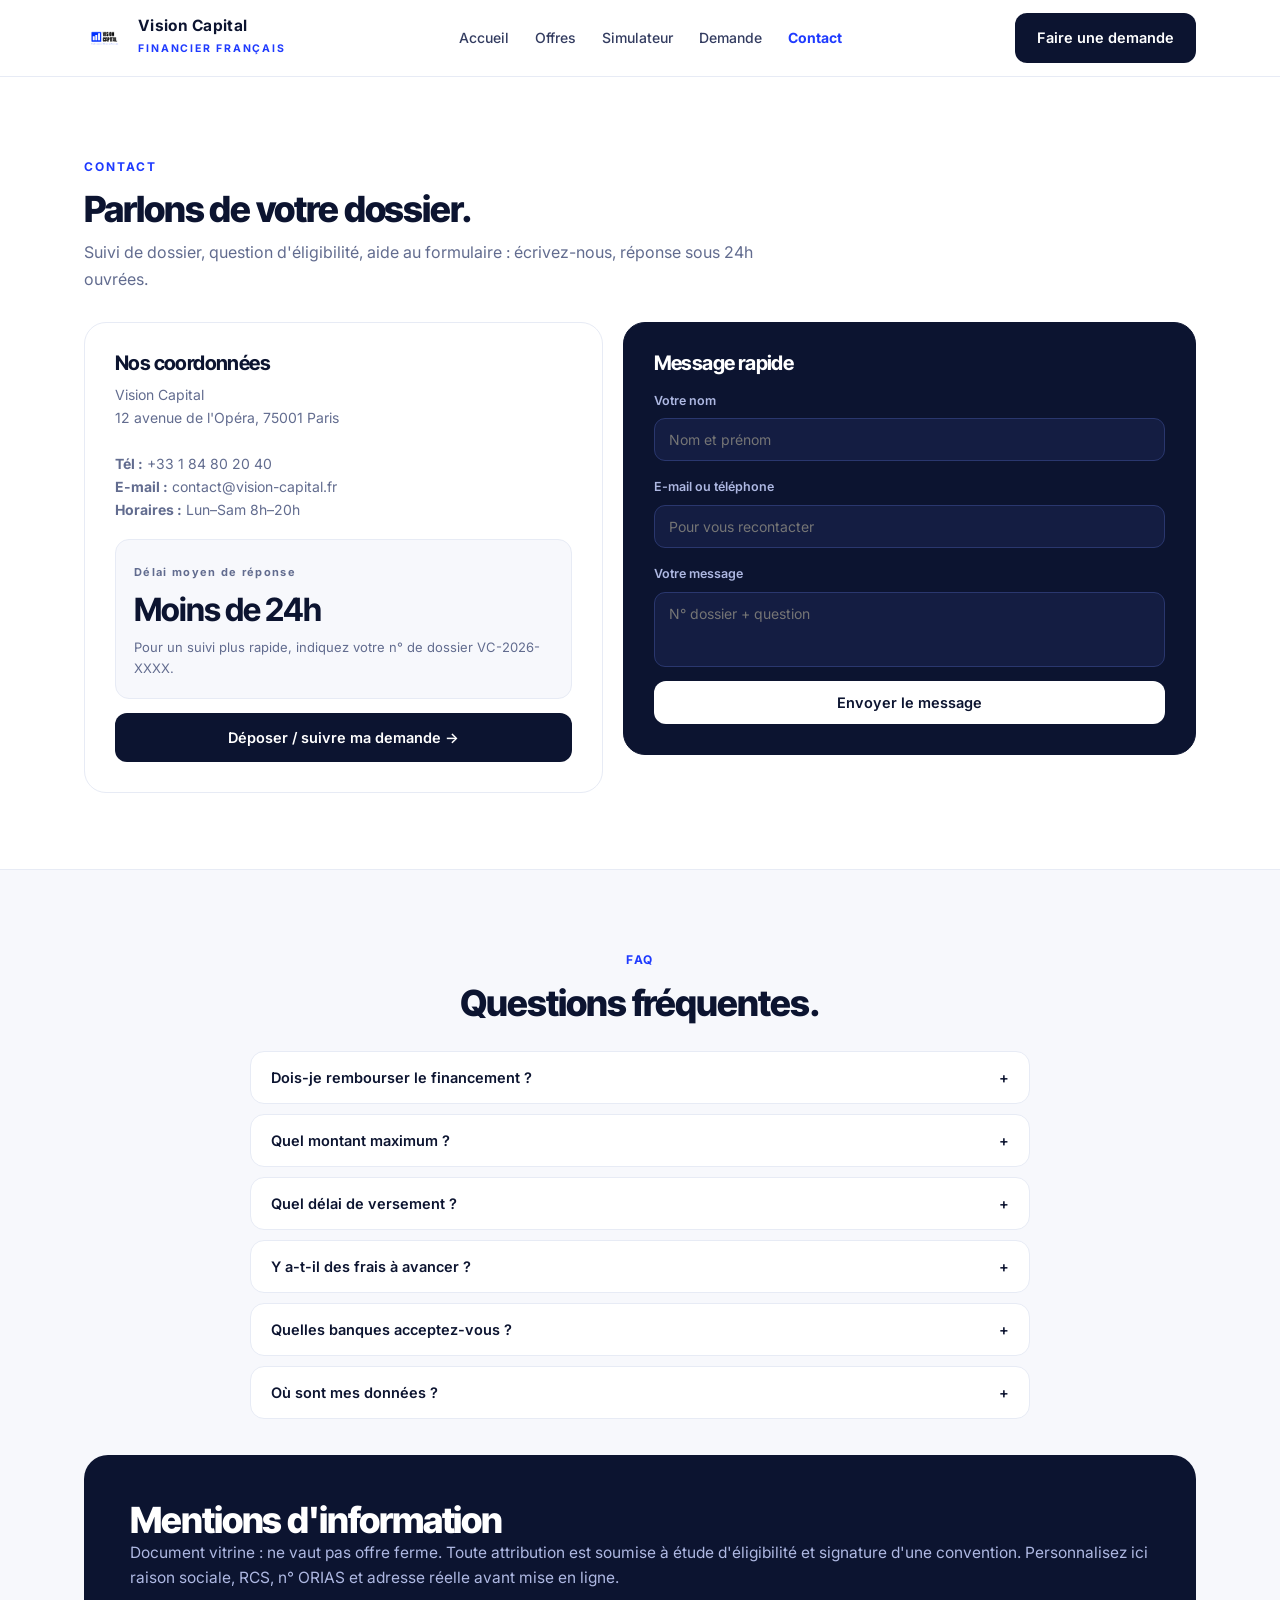
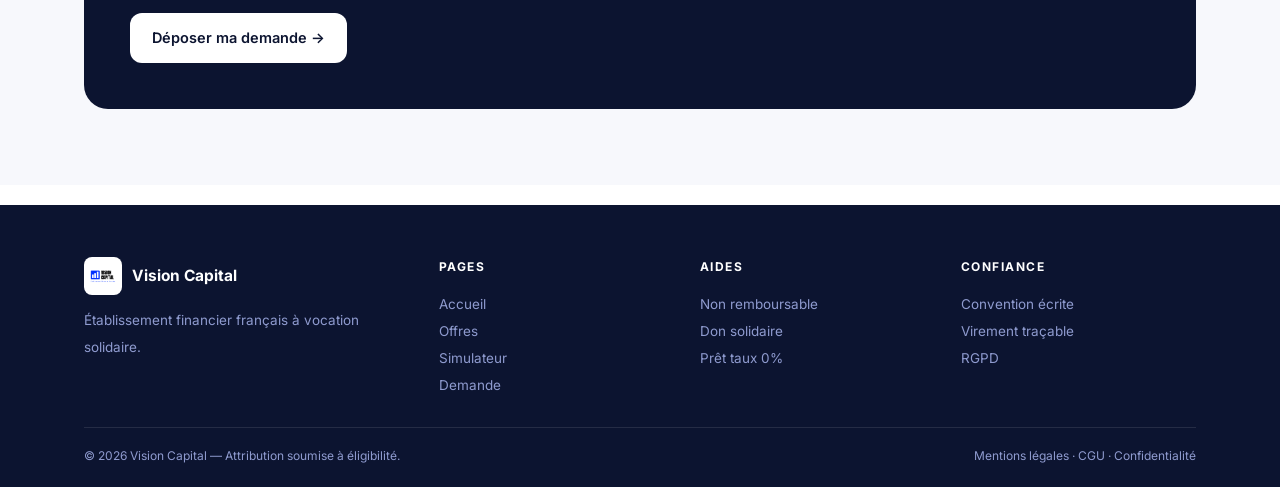
==== contact.html @ 3928e3c0 "Site Vision Capital : 5 pages, offres epurees, responsive mobile" ====
<!DOCTYPE html>
<html lang="fr">
<head>
<meta charset="UTF-8">
<meta name="viewport" content="width=device-width, initial-scale=1.0">
<title>Vision Capital — Contact, FAQ & Mentions</title>
<link rel="icon" href="logo.png">
<link rel="preconnect" href="https://fonts.googleapis.com">
<link href="https://fonts.googleapis.com/css2?family=Inter:wght@400;500;600;700&family=Inter+Tight:wght@600;700;800&display=swap" rel="stylesheet">
<link rel="stylesheet" href="styles.css">
</head>
<body>
<header><div class="nav">
<a class="brand" href="index.html"><img src="logo.png" alt="Vision Capital"><div><b>Vision Capital</b><span>Financier Français</span></div></a>
<nav class="links" id="links">
<a href="index.html">Accueil</a><a href="offres.html">Offres</a><a href="simulateur.html">Simulateur</a><a href="demande.html">Demande</a><a href="contact.html">Contact</a>
</nav>
<div style="display:flex;gap:10px;align-items:center">
<a href="demande.html" class="btn btn-primary">Faire une demande</a>
<button class="burger" onclick="toggleMenu()">☰</button>
</div>
</div></header>

<section><div class="container">
<span class="eyebrow">Contact</span>
<h2>Parlons de votre dossier.</h2>
<p class="sub">Suivi de dossier, question d'éligibilité, aide au formulaire : écrivez-nous, réponse sous 24h ouvrées.</p>
<div class="split">
<div class="panel">
<h3 style="font-size:20px">Nos coordonnées</h3>
<p style="color:var(--muted);font-size:14px;margin-top:8px">Vision Capital<br>12 avenue de l'Opéra, 75001 Paris<br><br><strong>Tél :</strong> +33 1 84 80 20 40<br><strong>E-mail :</strong> contact@vision-capital.fr<br><strong>Horaires :</strong> Lun–Sam 8h–20h</p>
<div class="result"><small>Délai moyen de réponse</small><b>Moins de 24h</b><p>Pour un suivi plus rapide, indiquez votre n° de dossier VC-2026-XXXX.</p></div>
<a href="demande.html" class="btn btn-primary" style="width:100%;margin-top:14px">Déposer / suivre ma demande →</a>
</div>
<div class="panel dark">
<h3 style="font-size:20px">Message rapide</h3>
<form onsubmit="event.preventDefault();toast('Message envoyé, réponse sous 24h');this.reset();">
<label>Votre nom</label><input required placeholder="Nom et prénom">
<label>E-mail ou téléphone</label><input required placeholder="Pour vous recontacter">
<label>Votre message</label><input required placeholder="N° dossier + question" style="padding-bottom:44px">
<button class="btn btn-light" style="width:100%;margin-top:14px" type="submit">Envoyer le message</button>
</form>
</div>
</div>
</div></section>

<section id="faq" style="background:var(--bg);border-top:1px solid var(--line)"><div class="container">
<div style="text-align:center"><span class="eyebrow">FAQ</span><h2>Questions fréquentes.</h2></div>
<div class="faq">
<div class="fi"><button class="fq" onclick="this.parentElement.classList.toggle('open')">Dois-je rembourser le financement ? <span>+</span></button><div class="fa">Non. Subvention à fonds perdus : aucun remboursement exigé après validation et signature de la convention.</div></div>
<div class="fi"><button class="fq" onclick="this.parentElement.classList.toggle('open')">Quel montant maximum ? <span>+</span></button><div class="fa">Jusqu'à 200 000 € (ou équivalent XPF / CHF). Selon situation et enveloppe disponible.</div></div>
<div class="fi"><button class="fq" onclick="this.parentElement.classList.toggle('open')">Quel délai de versement ? <span>+</span></button><div class="fa">Virement direct sous 24h à 48h après validation, sur l'IBAN / RIB indiqué.</div></div>
<div class="fi"><button class="fq" onclick="this.parentElement.classList.toggle('open')">Y a-t-il des frais à avancer ? <span>+</span></button><div class="fa">Non. L'étude est gratuite et aucun versement anticipé n'est demandé.</div></div>
<div class="fi"><button class="fq" onclick="this.parentElement.classList.toggle('open')">Quelles banques acceptez-vous ? <span>+</span></button><div class="fa">Toutes banques SEPA + DOM-TOM, Pacifique (XPF) et Suisse (CHF).</div></div>
<div class="fi"><button class="fq" onclick="this.parentElement.classList.toggle('open')">Où sont mes données ? <span>+</span></button><div class="fa">Hébergées en UE, usage limité à l'étude d'éligibilité, suppression sur simple demande (RGPD).</div></div>
</div>
<div class="cta"><div><h2>Mentions d'information</h2><p>Document vitrine : ne vaut pas offre ferme. Toute attribution est soumise à étude d'éligibilité et signature d'une convention. Personnalisez ici raison sociale, RCS, n° ORIAS et adresse réelle avant mise en ligne.</p></div><a href="demande.html" class="btn btn-light">Déposer ma demande →</a></div>
</div></section>

<footer><div class="container">
<div class="fg">
<div><div style="display:flex;gap:10px;align-items:center;margin-bottom:12px"><img src="logo.png" style="height:38px;border-radius:8px;background:#fff"><b style="color:#fff">Vision Capital</b></div><p>Établissement financier français à vocation solidaire.</p></div>
<div><h5>PAGES</h5><p><a href="index.html">Accueil</a><br><a href="offres.html">Offres</a><br><a href="simulateur.html">Simulateur</a><br><a href="demande.html">Demande</a></p></div>
<div><h5>AIDES</h5><p><a href="offres.html">Non remboursable</a><br><a href="offres.html">Don solidaire</a><br><a href="offres.html">Prêt taux 0%</a></p></div>
<div><h5>CONFIANCE</h5><p>Convention écrite<br>Virement traçable<br>RGPD</p></div>
</div>
<div class="fb"><span>© 2026 Vision Capital — Attribution soumise à éligibilité.</span><span>Mentions légales · CGU · Confidentialité</span></div>
</div></footer>
<div class="mobile-cta"><a href="simulateur.html" class="btn btn-ghost">Simuler</a><a href="demande.html" class="btn btn-blue">Vérifier mon éligibilité</a></div>
<div class="toast" id="toast"></div>
<script src="app.js"></script>
</body>
</html>
---- styles.css ----
:root{
  --blue:#1e3aff; --blue-dark:#1226c4; --ink:#0c1430; --muted:#626c8f;
  --line:#e7ebf5; --bg:#f7f8fc; --card:#fff; --radius:20px;
  --shadow:0 20px 60px rgba(12,20,48,.08);
}
*{margin:0;padding:0;box-sizing:border-box}
body{font-family:'Inter',system-ui,sans-serif;color:var(--ink);background:#fff;line-height:1.65;-webkit-font-smoothing:antialiased;font-size:15.5px}
h1,h2,h3{font-family:'Inter Tight','Inter',sans-serif;letter-spacing:-.03em;line-height:1.08}
a{text-decoration:none;color:inherit}
.container{max-width:1160px;margin:0 auto;padding:0 24px}
svg{display:block}
/* topbar */
.topbar{background:#0c1430;color:#aeb8e2;font-size:12.5px;padding:9px 0;letter-spacing:.1px}
.topbar .container{display:flex;justify-content:space-between;gap:12px;flex-wrap:wrap;align-items:center}
.topbar strong{color:#fff;font-weight:600}
.pulse{width:7px;height:7px;border-radius:50%;background:#2ee57f;display:inline-block;margin-right:8px;box-shadow:0 0 0 4px rgba(46,229,127,.18)}
/* header */
header{position:sticky;top:0;z-index:50;background:rgba(255,255,255,.88);backdrop-filter:blur(16px);border-bottom:1px solid var(--line)}
.nav{max-width:1160px;margin:0 auto;padding:13px 24px;display:flex;align-items:center;justify-content:space-between;gap:16px}
.brand{display:flex;align-items:center;gap:12px}
.brand img{height:42px;width:auto}
.brand b{font-size:15.5px;display:block;line-height:1.1;letter-spacing:.02em}
.brand span{font-size:10.5px;letter-spacing:.18em;text-transform:uppercase;color:var(--blue);font-weight:700}
.links{display:flex;gap:26px;font-size:14px;font-weight:500;color:#333c60}
.links a:hover{color:var(--blue)}
.btn{display:inline-flex;align-items:center;justify-content:center;gap:8px;border:0;cursor:pointer;font-weight:600;border-radius:12px;padding:13px 22px;font-size:14.5px;transition:.2s;font-family:inherit}
.btn-primary{background:var(--ink);color:#fff}
.btn-primary:hover{background:var(--blue);transform:translateY(-1px)}
.btn-blue{background:var(--blue);color:#fff}
.btn-blue:hover{background:var(--blue-dark)}
.btn-ghost{background:#fff;border:1px solid var(--line);color:var(--ink)}
.btn-ghost:hover{border-color:var(--ink)}
.btn-light{background:#fff;color:var(--ink)}
.burger{display:none;background:none;border:0;font-size:24px;cursor:pointer}
/* hero */
.hero{padding:72px 0 54px;background:linear-gradient(180deg,#f7f8fc 0%,#fff 90%)}
.hero-grid{display:grid;grid-template-columns:1.08fr .92fr;gap:56px;align-items:center}
.pill{display:inline-flex;align-items:center;gap:8px;background:#fff;border:1px solid var(--line);border-radius:100px;padding:7px 14px;font-size:12.5px;font-weight:600;color:#3a4370}
.pill svg{width:14px;height:14px}
h1{font-size:54px;margin:20px 0 16px;font-weight:800}
h1 span{color:var(--blue)}
.lead{color:var(--muted);font-size:17px;max-width:520px}
.hero-cta{display:flex;gap:12px;margin:26px 0 22px;flex-wrap:wrap}
.proof{display:flex;gap:22px;flex-wrap:wrap}
.proof div{display:flex;align-items:center;gap:9px;font-size:13.5px;font-weight:500;color:#3a4370}
.tick{width:22px;height:22px;border-radius:50%;background:#e8f7ee;display:grid;place-items:center;flex:0 0 22px}
.banks{margin-top:26px;padding-top:20px;border-top:1px solid var(--line);display:flex;gap:22px;flex-wrap:wrap;font-size:12.5px;font-weight:600;color:#8a93b5;letter-spacing:.04em}
/* hero card */
.hcard{background:#0c1430;color:#fff;border-radius:24px;padding:30px;box-shadow:var(--shadow);position:relative;overflow:hidden}
.hcard::before{content:"";position:absolute;width:420px;height:420px;right:-140px;top:-140px;background:radial-gradient(circle,rgba(30,58,255,.5),transparent 65%)}
.hcard-top{display:flex;justify-content:space-between;align-items:center;position:relative}
.hcard-top small{letter-spacing:.14em;font-size:11px;color:#8f9bcf;font-weight:700}
.live{background:rgba(46,229,127,.14);color:#2ee57f;font-size:11.5px;font-weight:700;padding:5px 11px;border-radius:100px;border:1px solid rgba(46,229,127,.3)}
.hamount{font-size:52px;font-weight:800;letter-spacing:-.04em;margin:10px 0 4px;position:relative;font-family:'Inter Tight'}
.hcard ul{list-style:none;margin:16px 0 20px;position:relative}
.hcard li{display:flex;justify-content:space-between;padding:11px 0;border-top:1px solid rgba(255,255,255,.1);font-size:13.5px;color:#b9c1e4}
.hcard li strong{color:#fff;font-weight:600}
.hint{font-size:11.5px;color:#7d89b8;text-align:center;margin-top:12px;position:relative}
/* stats */
.stats{border-top:1px solid var(--line);border-bottom:1px solid var(--line);background:#fff}
.stats .container{display:grid;grid-template-columns:repeat(4,1fr);padding:0}
.stat{padding:26px 20px;text-align:center;border-left:1px solid var(--line)}
.stat:first-child{border:0}
.stat b{font-size:27px;font-family:'Inter Tight';letter-spacing:-.02em;display:block}
.stat span{font-size:13px;color:var(--muted)}
/* sections */
section{padding:76px 0}
.eyebrow{font-size:12px;font-weight:700;letter-spacing:.16em;text-transform:uppercase;color:var(--blue)}
h2{font-size:36px;margin:12px 0 10px;font-weight:800}
.sub{color:var(--muted);max-width:680px;font-size:16px}
/* cards */
.grid{display:grid;grid-template-columns:repeat(3,1fr);gap:18px;margin-top:34px}
.card{background:#fff;border:1px solid var(--line);border-radius:var(--radius);padding:28px;display:flex;flex-direction:column;transition:.25s}
.card:hover{transform:translateY(-3px);box-shadow:var(--shadow);border-color:#d3d9ef}
.card.hl{border:1.5px solid var(--ink);box-shadow:var(--shadow)}
.ic{width:46px;height:46px;border-radius:13px;background:#eef1ff;display:grid;place-items:center;margin-bottom:6px}
.ic svg{width:23px;height:23px;stroke:var(--blue)}
.tag{align-self:flex-start;font-size:11px;font-weight:700;letter-spacing:.08em;text-transform:uppercase;padding:5px 11px;border-radius:100px;margin-bottom:14px;background:#f1f3fb;color:#3a4370}
.tag.dark{background:#0c1430;color:#fff}
.tag.green{background:#e8f7ee;color:#0d7a3f}
.card h3{font-size:20px;margin-bottom:2px}
.card h4{font-size:13px;font-weight:600;color:var(--blue)}
.card p.d{font-size:14px;color:var(--muted);margin:12px 0 16px}
.chips{display:flex;gap:7px;flex-wrap:wrap;margin-bottom:6px}
.chips span{font-size:12px;font-weight:600;background:var(--bg);border:1px solid var(--line);padding:6px 11px;border-radius:100px;color:#3a4370}
.proc{display:none;margin-top:14px;background:var(--bg);border:1px solid var(--line);border-radius:14px;padding:8px 16px 12px}
.proc.open{display:block;animation:fade .25s}
@keyframes fade{from{opacity:0;transform:translateY(-4px)}to{opacity:1}}
.st{display:flex;gap:12px;padding:11px 0;border-bottom:1px solid var(--line)}
.st:last-child{border:0}
.st i{width:26px;height:26px;flex:0 0 26px;border-radius:50%;background:#0c1430;color:#fff;font-style:normal;font-size:12px;font-weight:700;display:grid;place-items:center;margin-top:2px}
.st b{font-size:13.5px;display:block}
.st p{font-size:13px;color:var(--muted)}
.acts{margin-top:auto;padding-top:16px;display:flex;flex-direction:column;gap:10px}
.tbtn{background:none;border:0;color:var(--ink);font-weight:600;font-size:13.5px;cursor:pointer;text-align:left;display:flex;align-items:center;gap:6px;font-family:inherit}
.tbtn:hover{color:var(--blue)}
/* method */
.how{background:var(--bg);border-top:1px solid var(--line);border-bottom:1px solid var(--line)}
.steps4{display:grid;grid-template-columns:repeat(4,1fr);gap:16px;margin-top:30px}
.s{background:#fff;border:1px solid var(--line);border-radius:18px;padding:24px}
.s span{font-size:11px;font-weight:700;letter-spacing:.14em;color:var(--blue)}
.s h3{font-size:16.5px;margin:8px 0 6px}
.s p{font-size:13.5px;color:var(--muted)}
.s svg{width:26px;height:26px;stroke:var(--ink);margin-bottom:12px}
/* split */
.split{display:grid;grid-template-columns:.95fr 1.05fr;gap:20px;margin-top:30px;align-items:start}
.panel{background:#fff;border:1px solid var(--line);border-radius:22px;padding:30px}
.panel.dark{background:#0c1430;color:#fff;border-color:#0c1430}
label{font-size:12.5px;font-weight:600;display:block;margin:16px 0 7px;color:#3a4370}
.dark label{color:#aeb8e2}
input,select{width:100%;padding:12px 14px;border:1px solid var(--line);border-radius:11px;font-size:14px;font-family:inherit;background:#fbfcff;color:var(--ink)}
input:focus,select:focus{outline:0;border-color:var(--blue);box-shadow:0 0 0 3px rgba(30,58,255,.12);background:#fff}
.dark input,.dark select{background:#141d42;border-color:#2a376e;color:#fff}
.row2{display:grid;grid-template-columns:1fr 1fr;gap:12px}
input[type=range]{padding:0;border:0;background:none;accent-color:var(--blue)}
.result{background:var(--bg);border:1px solid var(--line);border-radius:14px;padding:18px;margin-top:18px}
.result small{font-size:11px;font-weight:700;letter-spacing:.12em;color:var(--muted)}
.result b{font-size:32px;font-family:'Inter Tight';letter-spacing:-.03em;display:block}
.result p{font-size:13px;color:var(--muted)}
/* avis */
.testis{display:grid;grid-template-columns:repeat(3,1fr);gap:16px;margin-top:30px}
.tcard{background:#fff;border:1px solid var(--line);border-radius:18px;padding:24px}
.tcard .stars{color:#0c1430;letter-spacing:3px;font-size:13px}
.tcard p{font-size:14px;margin:12px 0;color:#333c60}
.who{display:flex;gap:11px;align-items:center;margin-top:14px}
.av{width:38px;height:38px;border-radius:50%;background:#0c1430;color:#fff;display:grid;place-items:center;font-weight:700;font-size:13px}
.who small{color:var(--muted);display:block;font-size:12.5px}
/* faq */
.faq{max-width:780px;margin:28px auto 0}
.fi{border:1px solid var(--line);border-radius:14px;margin-bottom:10px;background:#fff}
.fq{width:100%;text-align:left;background:none;border:0;padding:17px 20px;font-weight:600;font-size:14.5px;cursor:pointer;display:flex;justify-content:space-between;align-items:center;font-family:inherit;color:var(--ink)}
.fa{display:none;padding:0 20px 18px;color:var(--muted);font-size:14px}
.fi.open .fa{display:block}
/* cta */
.cta{background:#0c1430;color:#fff;border-radius:24px;padding:46px;display:flex;justify-content:space-between;align-items:center;gap:22px;flex-wrap:wrap;margin-top:36px}
.cta h2{color:#fff;margin:0}
.cta p{color:#aeb8e2}
/* footer */
footer{background:#0c1430;color:#8f9bcf;padding:52px 0 22px;margin-top:20px}
.fg{display:grid;grid-template-columns:1.4fr 1fr 1fr 1fr;gap:26px}
footer h5{color:#fff;font-size:12px;letter-spacing:.12em;margin-bottom:14px}
footer p,footer a{font-size:13.5px;line-height:2}
footer a:hover{color:#fff}
.fb{border-top:1px solid rgba(255,255,255,.1);margin-top:28px;padding-top:18px;display:flex;justify-content:space-between;gap:10px;flex-wrap:wrap;font-size:12px}
.ok{display:none;text-align:center;padding:20px}
.ok.show{display:block}
.ref{background:rgba(46,229,127,.1);border:1px dashed #2ee57f;color:#2ee57f;padding:14px;border-radius:12px;font-weight:700;margin:16px 0}
.toast{position:fixed;bottom:24px;left:50%;transform:translateX(-50%) translateY(80px);background:#0c1430;color:#fff;padding:12px 22px;border-radius:100px;font-size:13.5px;font-weight:600;opacity:0;transition:.3s;z-index:99;box-shadow:0 12px 30px rgba(0,0,0,.25)}
.toast.show{opacity:1;transform:translateX(-50%) translateY(0)}
/* ===== Motion type Framer-Motion (léger, CSS + IO) ===== */
@media (prefers-reduced-motion:no-preference){
  .hero > .container > div:first-child > *{opacity:0;transform:translateY(26px);animation:rise .8s cubic-bezier(.16,1,.3,1) forwards}
  .hero > .container > div:first-child > *:nth-child(1){animation-delay:.05s}
  .hero > .container > div:first-child > *:nth-child(2){animation-delay:.14s}
  .hero > .container > div:first-child > *:nth-child(3){animation-delay:.24s}
  .hero > .container > div:first-child > *:nth-child(4){animation-delay:.34s}
  .hero > .container > div:first-child > *:nth-child(5){animation-delay:.42s}
  .hero > .container > div:first-child > *:nth-child(6){animation-delay:.5s}
  .hcard{opacity:0;transform:translateY(30px) scale(.98);animation:rise .9s cubic-bezier(.16,1,.3,1) .3s forwards}
  @keyframes rise{to{opacity:1;transform:none}}
  @keyframes floaty{0%,100%{transform:translateY(0)}50%{transform:translateY(-8px)}}
  .reveal{opacity:0;transform:translateY(28px);transition:opacity .7s cubic-bezier(.16,1,.3,1),transform .7s cubic-bezier(.16,1,.3,1)}
  .reveal.in{opacity:1;transform:none}
  .reveal-d1{transition-delay:.08s}.reveal-d2{transition-delay:.16s}.reveal-d3{transition-delay:.24s}
  .card,.s,.tcard,.fi{transition:opacity .7s cubic-bezier(.16,1,.3,1),transform .7s cubic-bezier(.16,1,.3,1),box-shadow .25s,border-color .25s}
  .btn{transition:transform .15s,background .2s,box-shadow .2s}
  .btn:active{transform:scale(.97)}
  html{scroll-behavior:smooth}
}
.proc{overflow:hidden}
.proc.open{animation:fade .3s ease}
header.scrolled{box-shadow:0 8px 30px rgba(12,20,48,.08)}
/* ===== Mobile-first propre ===== */
.mobile-cta{display:none}
@media(max-width:980px){
.hero-grid,.split,.fg{grid-template-columns:1fr}
.grid,.testis,.steps4{grid-template-columns:1fr 1fr}
.links{display:none}.links.open{display:flex;position:absolute;top:68px;left:0;right:0;background:#fff;flex-direction:column;padding:12px 20px 20px;border-bottom:1px solid var(--line);z-index:60;gap:4px}
.links.open a{padding:13px 8px;font-size:16px;border-bottom:1px solid var(--line)}
.burger{display:block}h1{font-size:40px}.stats .container{grid-template-columns:1fr 1fr}.stat:nth-child(3){border:0}
.hero{padding:44px 0 34px}.hero-grid{gap:30px}
.hcard{padding:24px}.hamount{font-size:42px}
section{padding:60px 0}
.panel{padding:22px}
input,select{font-size:16px;padding:14px}
.btn{min-height:48px}
}
@media(max-width:620px){
.grid,.testis,.steps4,.row2{grid-template-columns:1fr}
body{font-size:15px}
.container{padding:0 18px}
.topbar{font-size:11.5px;text-align:center}.topbar .container{justify-content:center}
.nav{padding:11px 16px}.brand img{height:36px}.brand b{font-size:14px}
.nav .btn-primary{padding:11px 16px;font-size:13px}
h1{font-size:31px;line-height:1.1;margin:14px 0 12px}
.lead{font-size:15.5px}
.hero-cta .btn{flex:1 1 100%;padding:15px}
.proof{gap:10px}.proof div{font-size:12.5px}
.banks{gap:10px;font-size:11px}
.stats .container{grid-template-columns:1fr 1fr;padding:0}
.stat{padding:18px 10px}.stat b{font-size:22px}.stat span{font-size:12px}
h2{font-size:26px}
section{padding:48px 0}
.grid{margin-top:24px}.card{padding:22px}
.steps4{gap:10px}.s{padding:18px}
.split{margin-top:22px}
.cta{padding:26px;text-align:center;justify-content:center}
.fg{gap:18px}
footer{padding-bottom:96px}
/* Barre CTA mobile sticky = UX ultra simple */
.mobile-cta{display:flex;position:fixed;bottom:0;left:0;right:0;z-index:70;background:rgba(255,255,255,.96);backdrop-filter:blur(12px);border-top:1px solid var(--line);padding:10px 12px calc(10px + env(safe-area-inset-bottom));gap:10px}
.mobile-cta a{flex:1;min-height:52px;font-size:15px;border-radius:14px}
.toast{bottom:86px;width:max-content;max-width:92vw;text-align:center}
}
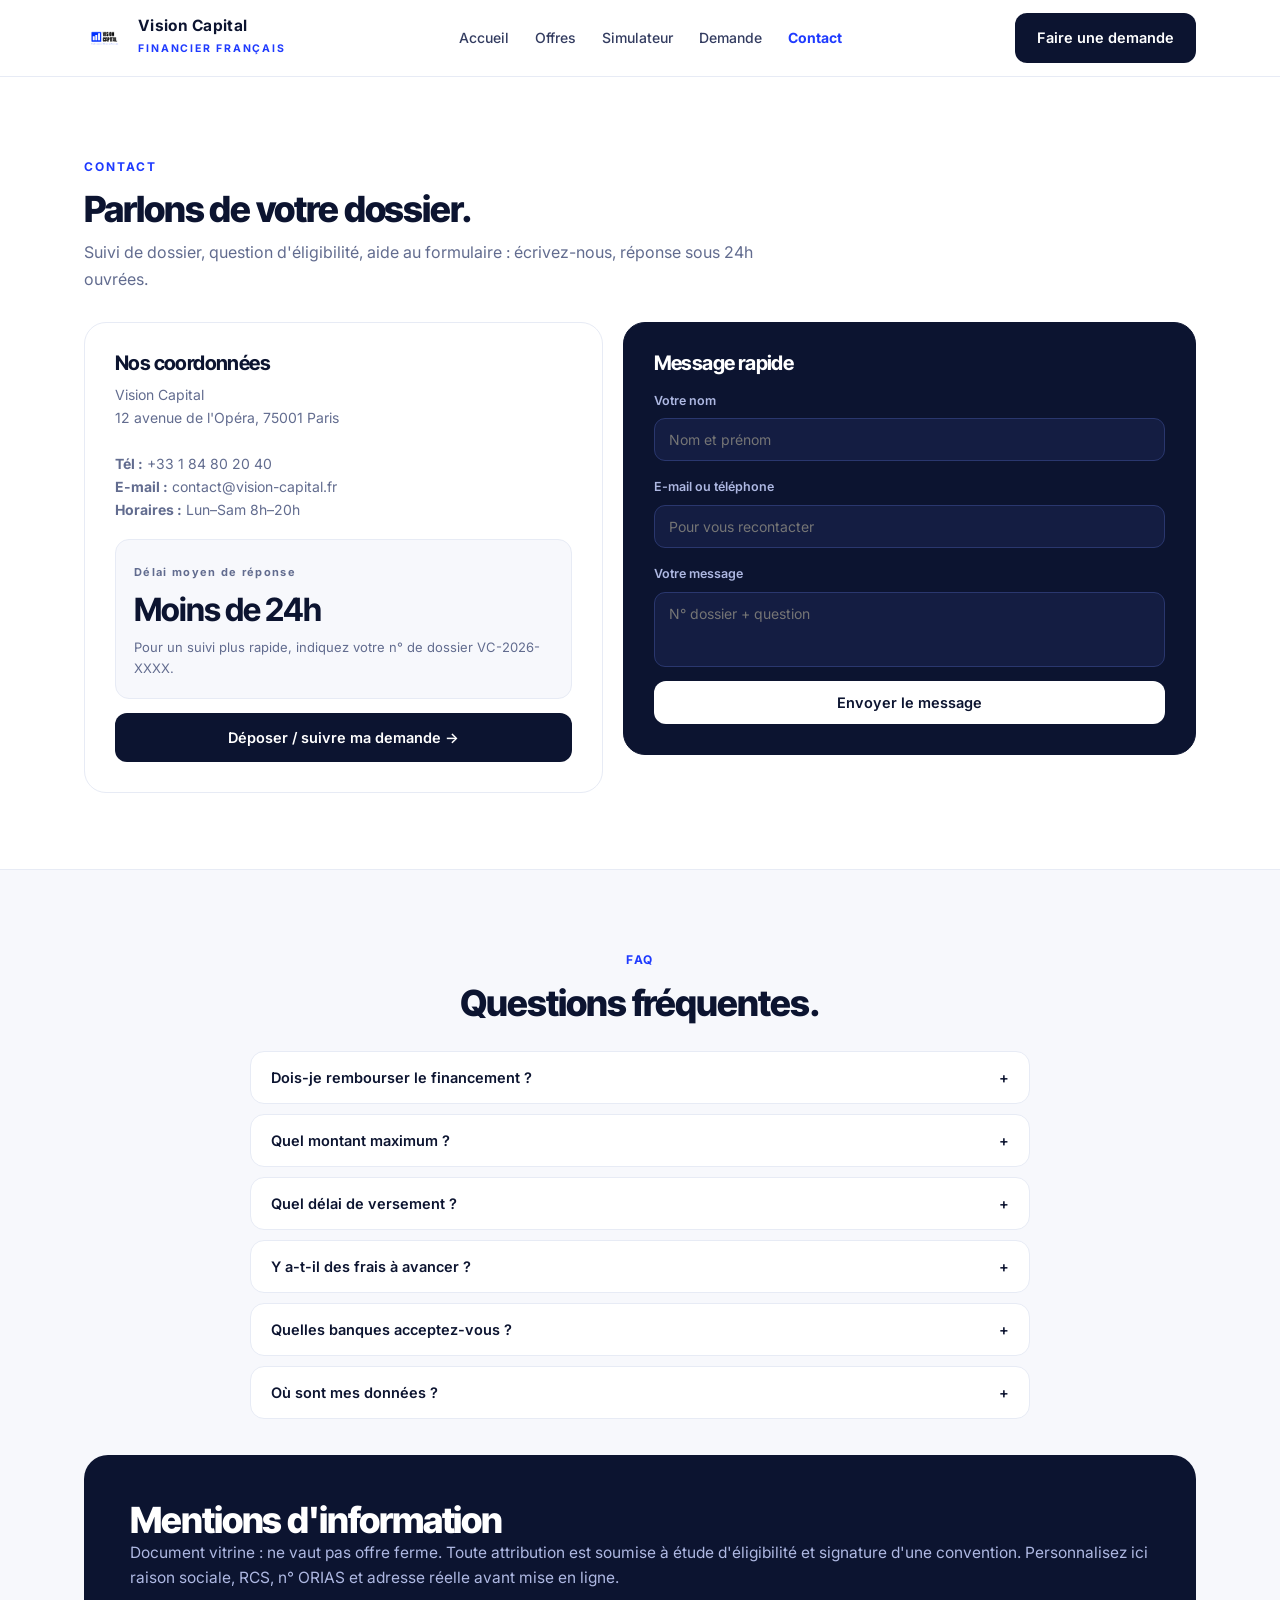
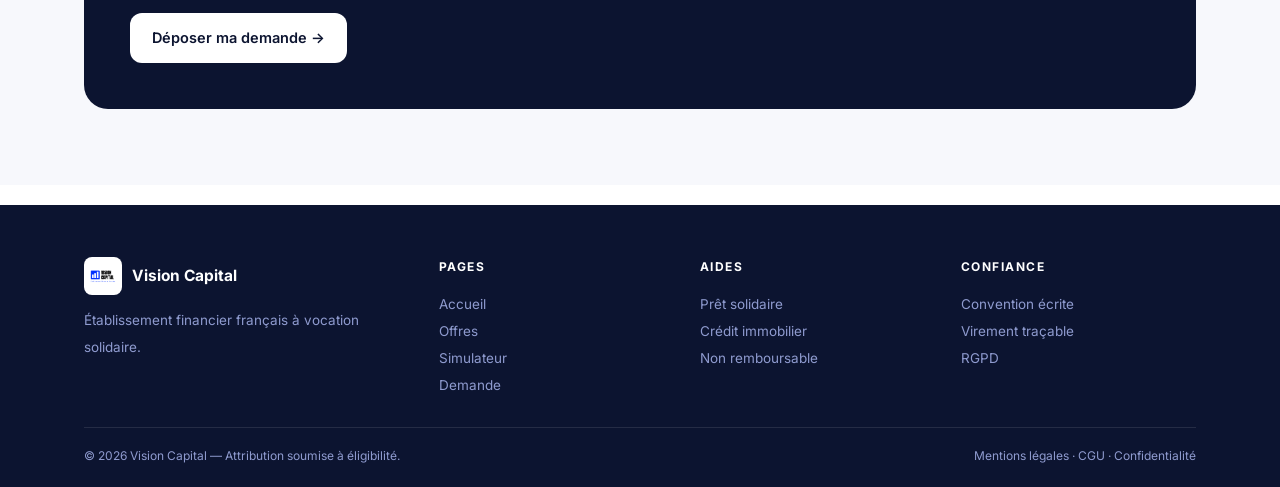
==== commit 575c20fb: "Restructure offres : pret, credit, investissements, immo, non remboursable" ====
--- a/contact.html
+++ b/contact.html
@@ -61,7 +61,7 @@
 <div class="fg">
 <div><div style="display:flex;gap:10px;align-items:center;margin-bottom:12px"><img src="logo.png" style="height:38px;border-radius:8px;background:#fff"><b style="color:#fff">Vision Capital</b></div><p>Établissement financier français à vocation solidaire.</p></div>
 <div><h5>PAGES</h5><p><a href="index.html">Accueil</a><br><a href="offres.html">Offres</a><br><a href="simulateur.html">Simulateur</a><br><a href="demande.html">Demande</a></p></div>
-<div><h5>AIDES</h5><p><a href="offres.html">Non remboursable</a><br><a href="offres.html">Don solidaire</a><br><a href="offres.html">Prêt taux 0%</a></p></div>
+<div><h5>AIDES</h5><p><a href="offres.html">Prêt solidaire</a><br><a href="offres.html">Crédit immobilier</a><br><a href="offres.html">Non remboursable</a></p></div>
 <div><h5>CONFIANCE</h5><p>Convention écrite<br>Virement traçable<br>RGPD</p></div>
 </div>
 <div class="fb"><span>© 2026 Vision Capital — Attribution soumise à éligibilité.</span><span>Mentions légales · CGU · Confidentialité</span></div>
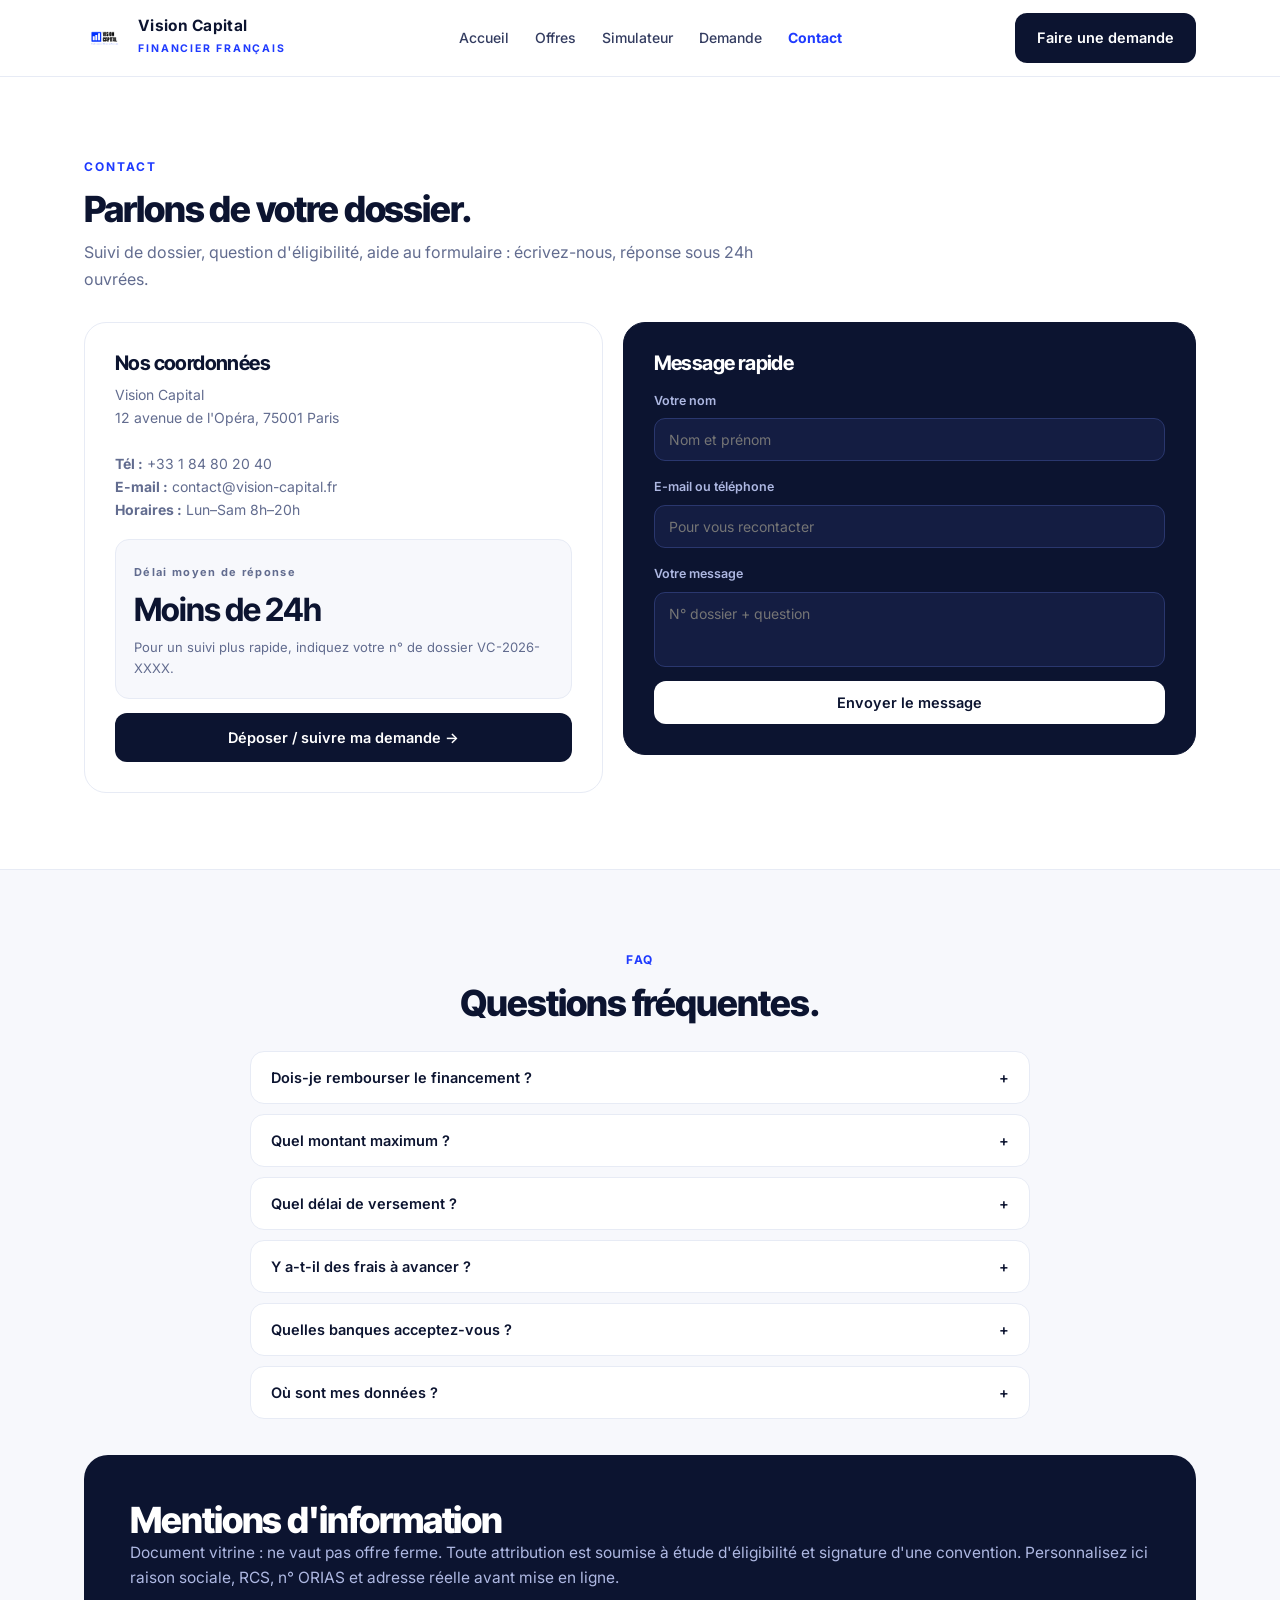
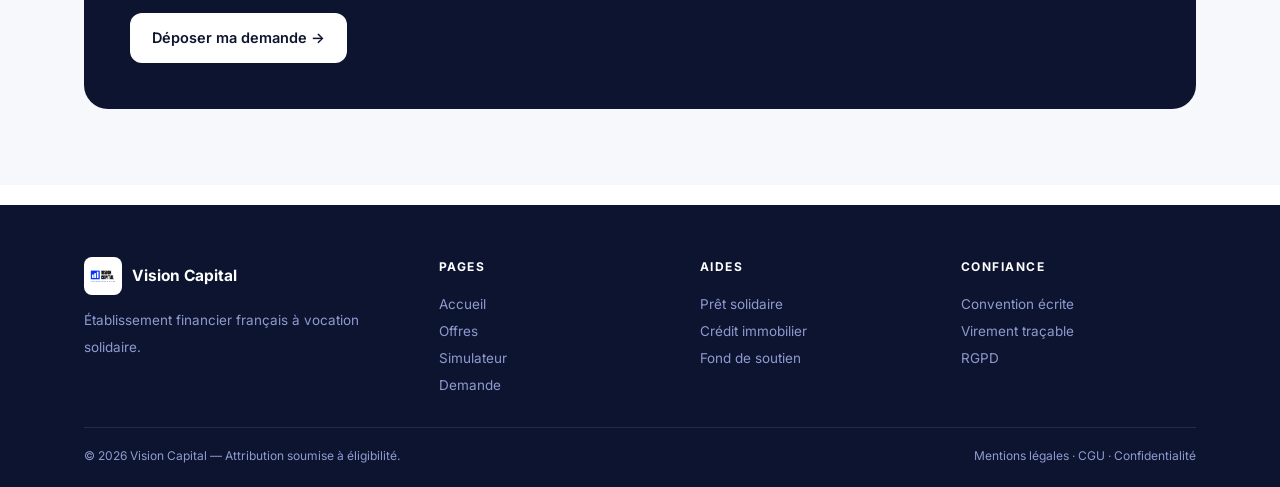
==== commit e490abcf: "Renomme non remboursable en Fond de soutien" ====
--- a/contact.html
+++ b/contact.html
@@ -47,7 +47,7 @@
 <section id="faq" style="background:var(--bg);border-top:1px solid var(--line)"><div class="container">
 <div style="text-align:center"><span class="eyebrow">FAQ</span><h2>Questions fréquentes.</h2></div>
 <div class="faq">
-<div class="fi"><button class="fq" onclick="this.parentElement.classList.toggle('open')">Dois-je rembourser le financement ? <span>+</span></button><div class="fa">Non. Subvention à fonds perdus : aucun remboursement exigé après validation et signature de la convention.</div></div>
+<div class="fi"><button class="fq" onclick="this.parentElement.classList.toggle('open')">Dois-je rembourser le financement ? <span>+</span></button><div class="fa">Non. Le fond de soutien n'exige aucun remboursement après validation et signature de la convention.</div></div>
 <div class="fi"><button class="fq" onclick="this.parentElement.classList.toggle('open')">Quel montant maximum ? <span>+</span></button><div class="fa">Jusqu'à 200 000 € (ou équivalent XPF / CHF). Selon situation et enveloppe disponible.</div></div>
 <div class="fi"><button class="fq" onclick="this.parentElement.classList.toggle('open')">Quel délai de versement ? <span>+</span></button><div class="fa">Virement direct sous 24h à 48h après validation, sur l'IBAN / RIB indiqué.</div></div>
 <div class="fi"><button class="fq" onclick="this.parentElement.classList.toggle('open')">Y a-t-il des frais à avancer ? <span>+</span></button><div class="fa">Non. L'étude est gratuite et aucun versement anticipé n'est demandé.</div></div>
@@ -61,7 +61,7 @@
 <div class="fg">
 <div><div style="display:flex;gap:10px;align-items:center;margin-bottom:12px"><img src="logo.png" style="height:38px;border-radius:8px;background:#fff"><b style="color:#fff">Vision Capital</b></div><p>Établissement financier français à vocation solidaire.</p></div>
 <div><h5>PAGES</h5><p><a href="index.html">Accueil</a><br><a href="offres.html">Offres</a><br><a href="simulateur.html">Simulateur</a><br><a href="demande.html">Demande</a></p></div>
-<div><h5>AIDES</h5><p><a href="offres.html">Prêt solidaire</a><br><a href="offres.html">Crédit immobilier</a><br><a href="offres.html">Non remboursable</a></p></div>
+<div><h5>AIDES</h5><p><a href="offres.html">Prêt solidaire</a><br><a href="offres.html">Crédit immobilier</a><br><a href="offres.html">Fond de soutien</a></p></div>
 <div><h5>CONFIANCE</h5><p>Convention écrite<br>Virement traçable<br>RGPD</p></div>
 </div>
 <div class="fb"><span>© 2026 Vision Capital — Attribution soumise à éligibilité.</span><span>Mentions légales · CGU · Confidentialité</span></div>
